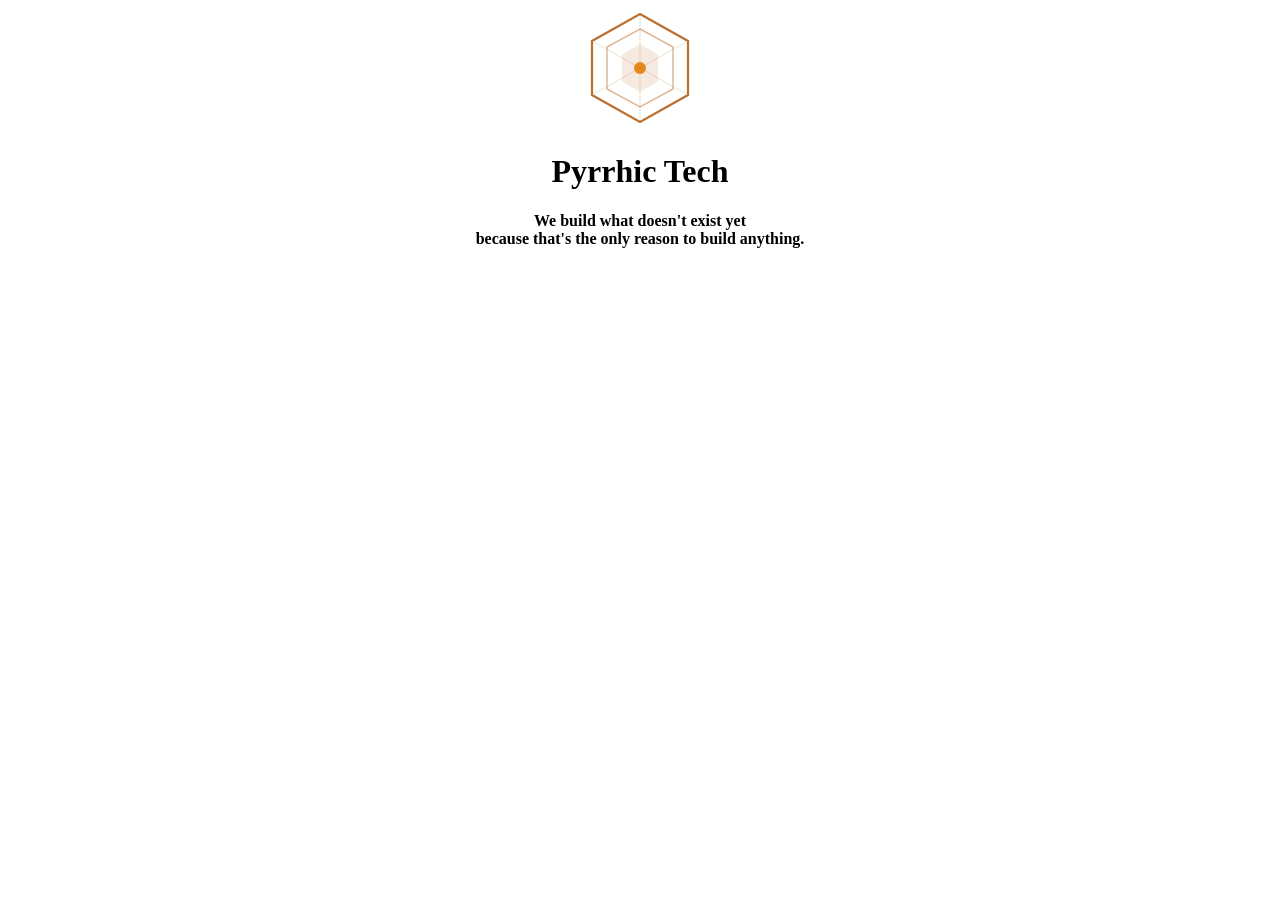
==== index.html @ 421efca8 "First steps of the website." ====
<!DOCTYPE html>
<html>
    <header>
        <center>
             <svg width="120" height="120" viewBox="0 0 80 80" fill="none" xmlns="http://www.w3.org/2000/svg">
        <!-- Geometric crystal form suggesting metal grain/steel structure -->
        <polygon points="40,4 72,22 72,58 40,76 8,58 8,22" fill="none" stroke="#b87333" stroke-width="1.5"/>
        <polygon points="40,14 62,26 62,54 40,66 18,54 18,26" fill="none" stroke="#b87333" stroke-width="1" opacity="0.5"/>
        <!-- Inner spark -->
        <polygon points="40,24 52,31 52,49 40,56 28,49 28,31" fill="#b87333" opacity="0.15"/>
        <!-- Center ember dot -->
        <circle cx="40" cy="40" r="4" fill="#e8891a" class="ember-dot"/>
        <!-- Grain lines suggesting forged structure -->
        <line x1="40" y1="4" x2="40" y2="76" stroke="#b87333" stroke-width="0.5" opacity="0.3"/>
        <line x1="8" y1="22" x2="72" y2="58" stroke="#b87333" stroke-width="0.5" opacity="0.3"/>
        <line x1="72" y1="22" x2="8" y2="58" stroke="#b87333" stroke-width="0.5" opacity="0.3"/>
      </svg>
            <h1 class="title">Pyrrhic Tech</h1>
            <p class=""bio"><b>We build what doesn't exist yet<br>because that's the only reason to build anything.<b></p>
        <center>
    </head>
    <body>
    </body>
</html>
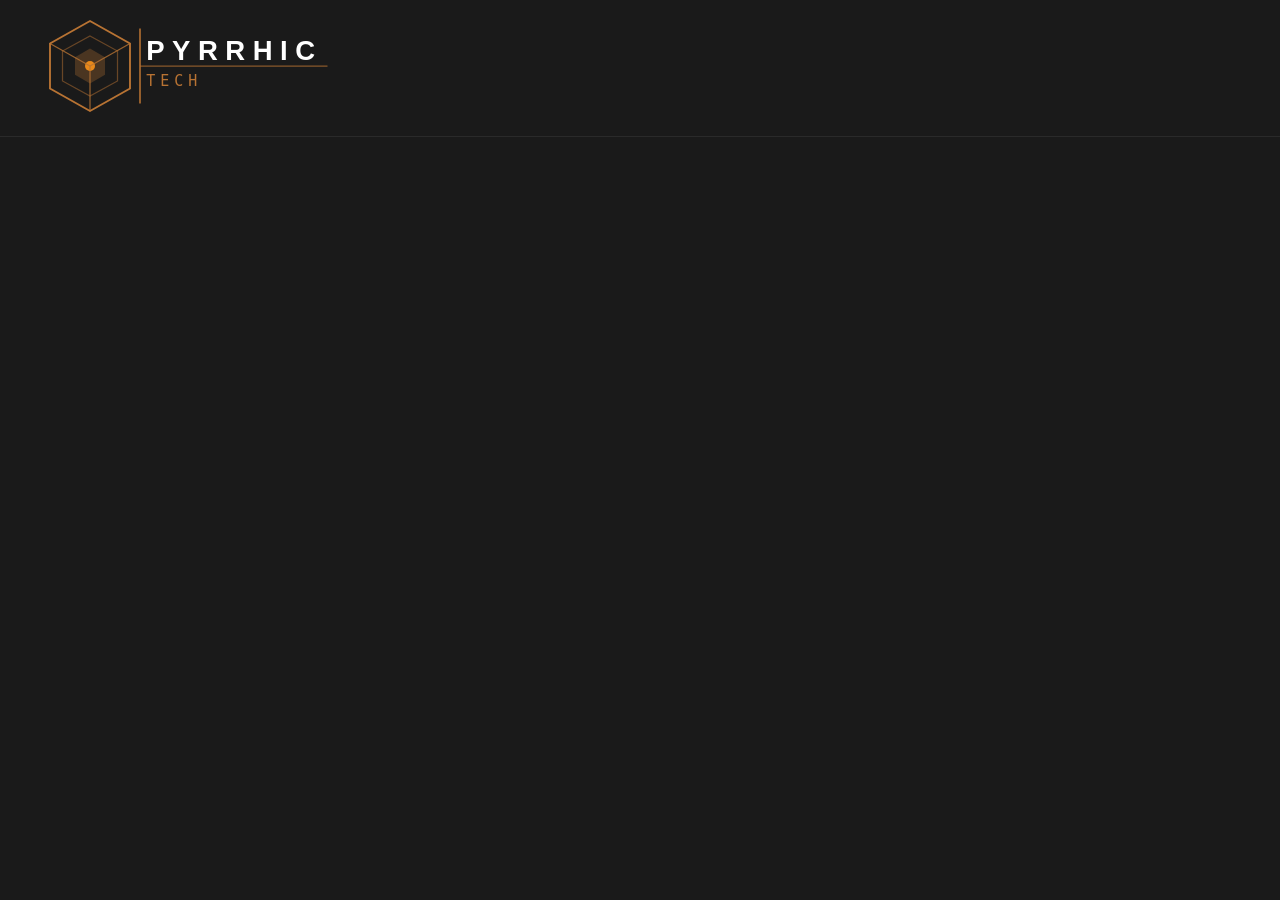
==== commit 862d65f8: "trajectory adjusted. structure started. second commit." ====
--- a/index.html
+++ b/index.html
@@ -1,24 +1,14 @@
 <!DOCTYPE html>
-<html>
+<html lang="en">
+<head>
+    <meta charset="UTF-8">
+    <meta name="viewport" content="width=device-width, initial-scale=1.0">
+    <title>Pyrrhic Tech</title>
+    <link rel="stylesheet" href="style.css">
+</head>
+<body>
     <header>
-        <center>
-             <svg width="120" height="120" viewBox="0 0 80 80" fill="none" xmlns="http://www.w3.org/2000/svg">
-        <!-- Geometric crystal form suggesting metal grain/steel structure -->
-        <polygon points="40,4 72,22 72,58 40,76 8,58 8,22" fill="none" stroke="#b87333" stroke-width="1.5"/>
-        <polygon points="40,14 62,26 62,54 40,66 18,54 18,26" fill="none" stroke="#b87333" stroke-width="1" opacity="0.5"/>
-        <!-- Inner spark -->
-        <polygon points="40,24 52,31 52,49 40,56 28,49 28,31" fill="#b87333" opacity="0.15"/>
-        <!-- Center ember dot -->
-        <circle cx="40" cy="40" r="4" fill="#e8891a" class="ember-dot"/>
-        <!-- Grain lines suggesting forged structure -->
-        <line x1="40" y1="4" x2="40" y2="76" stroke="#b87333" stroke-width="0.5" opacity="0.3"/>
-        <line x1="8" y1="22" x2="72" y2="58" stroke="#b87333" stroke-width="0.5" opacity="0.3"/>
-        <line x1="72" y1="22" x2="8" y2="58" stroke="#b87333" stroke-width="0.5" opacity="0.3"/>
-      </svg>
-            <h1 class="title">Pyrrhic Tech</h1>
-            <p class=""bio"><b>We build what doesn't exist yet<br>because that's the only reason to build anything.<b></p>
-        <center>
-    </head>
-    <body>
-    </body>
+        <img src="Logo/pyrrhic_lockup_nobkgd.svg"
+                alt="Pyrrhic Tech"
+                height="100">
 </html>
--- a/style.css
+++ b/style.css
@@ -0,0 +1,11 @@
+* {
+    margin: 0;
+    padding: 0;
+    box-sizing: border-box;
+}
+
+body {
+    background-color: #1a1a1a;
+    padding: 16px 40px;
+    border-bottom: 1px solid #2a2a2a;
+}
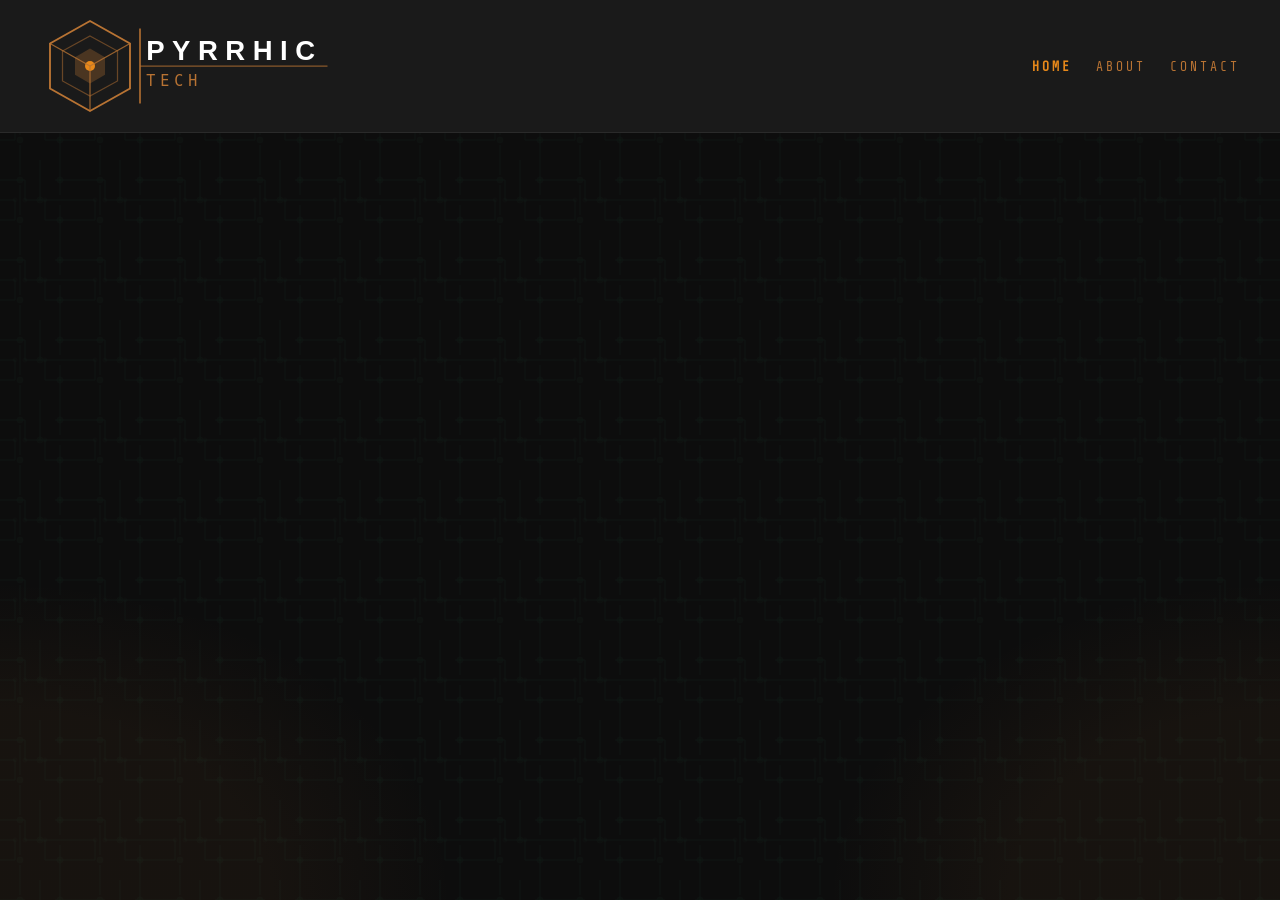
==== commit 9bd8c70f: "commit 3" ====
--- a/index.html
+++ b/index.html
@@ -5,10 +5,17 @@
     <meta name="viewport" content="width=device-width, initial-scale=1.0">
     <title>Pyrrhic Tech</title>
     <link rel="stylesheet" href="style.css">
+    <link href="https://fonts.googleapis.com/css2?family=Bebas+Neue&family=Share+Tech+Mono&family=Rajdhani:wght@300;400;600&display=swap" rel="stylesheet">
 </head>
 <body>
     <header>
         <img src="Logo/pyrrhic_lockup_nobkgd.svg"
                 alt="Pyrrhic Tech"
                 height="100">
+        <nav>
+            <a href="index.html" aria-current="page">Home</a>
+            <a href="about.html">About</a>
+            <a href="contact.html">Contact</a>
+        </nav>
+    </header>
 </html>
--- a/style.css
+++ b/style.css
@@ -1,11 +1,103 @@
-* {
+/* header styles */
+*{
     margin: 0;
     padding: 0;
     box-sizing: border-box;
 }
 
+/* body styles */
 body {
+    background-color: #0d0d0d;
+    background-image: 
+        radial-gradient(ellipse at 0% 100%, rgba(184,115,51,0.06) 15%, transparent 25%),
+        radial-gradient(ellipse at 100% 100%, rgba(184,115,51,0.06) 15%, transparent 25%),
+    url("Logo/pyrrhictech-site-background.svg");
+    background-size:
+        100% 100%,
+        100% 100%,
+        80px 80px;
+    background-repeat:
+        no-repeat,
+        no-repeat,
+        repeat;
+    background-attachment: 
+    fixed;
+    padding: 0;
+    margin: 0;
+    }
+
+/* navigation styles */
+nav a {
+    color: #b87333;
+    text-decoration: none;
+    font-family: 'Share Tech Mono', monospace;
+    letter-spacing: 3px;
+    font-size: 13px;
+    text-transform: uppercase;
+    margin-left: 20px;
+}
+
+nav a:hover {
+    color: #e8891a;
+    text-decoration: underline;
+    
+}
+
+nav a[aria-current="page"] {
+    color: #e8891a;
+    font-weight: bold;
+
+
+}
+
+header {
     background-color: #1a1a1a;
     padding: 16px 40px;
     border-bottom: 1px solid #2a2a2a;
-}+    display: flex;
+    align-items: center;
+    justify-content: space-between;
+    position: fixed;
+    top: 0;
+    left: 0;
+    width: 100%;
+}
+
+.about-hero {
+        text-align: center;
+        padding: 80px 20px 60px;
+}
+
+.about-hero h1 {
+        font-size: 3.8rem;
+        color: white;
+        margin-bottom: 20px;
+}
+
+.about-hero .lead {
+    font-size: 1.5rem;
+    color: #b87333;
+    max-width: 700px;
+    margin: 0 auto;
+    line-height: 1.4;
+}
+
+.about-content {
+    max-width: 1000px;
+    margin: 80px auto;
+    padding: 0px 20px;
+    line-height: 1.75;
+    text-align: center;
+}
+
+.about-content h2 {
+    font-size: 3.2rem;
+    color: white;
+    margin: 60px 0 25px 0;
+}
+
+.about-content p {
+    font-size: 1.5rem;
+    color: #b87333;
+    margin-bottom: 40px;
+}
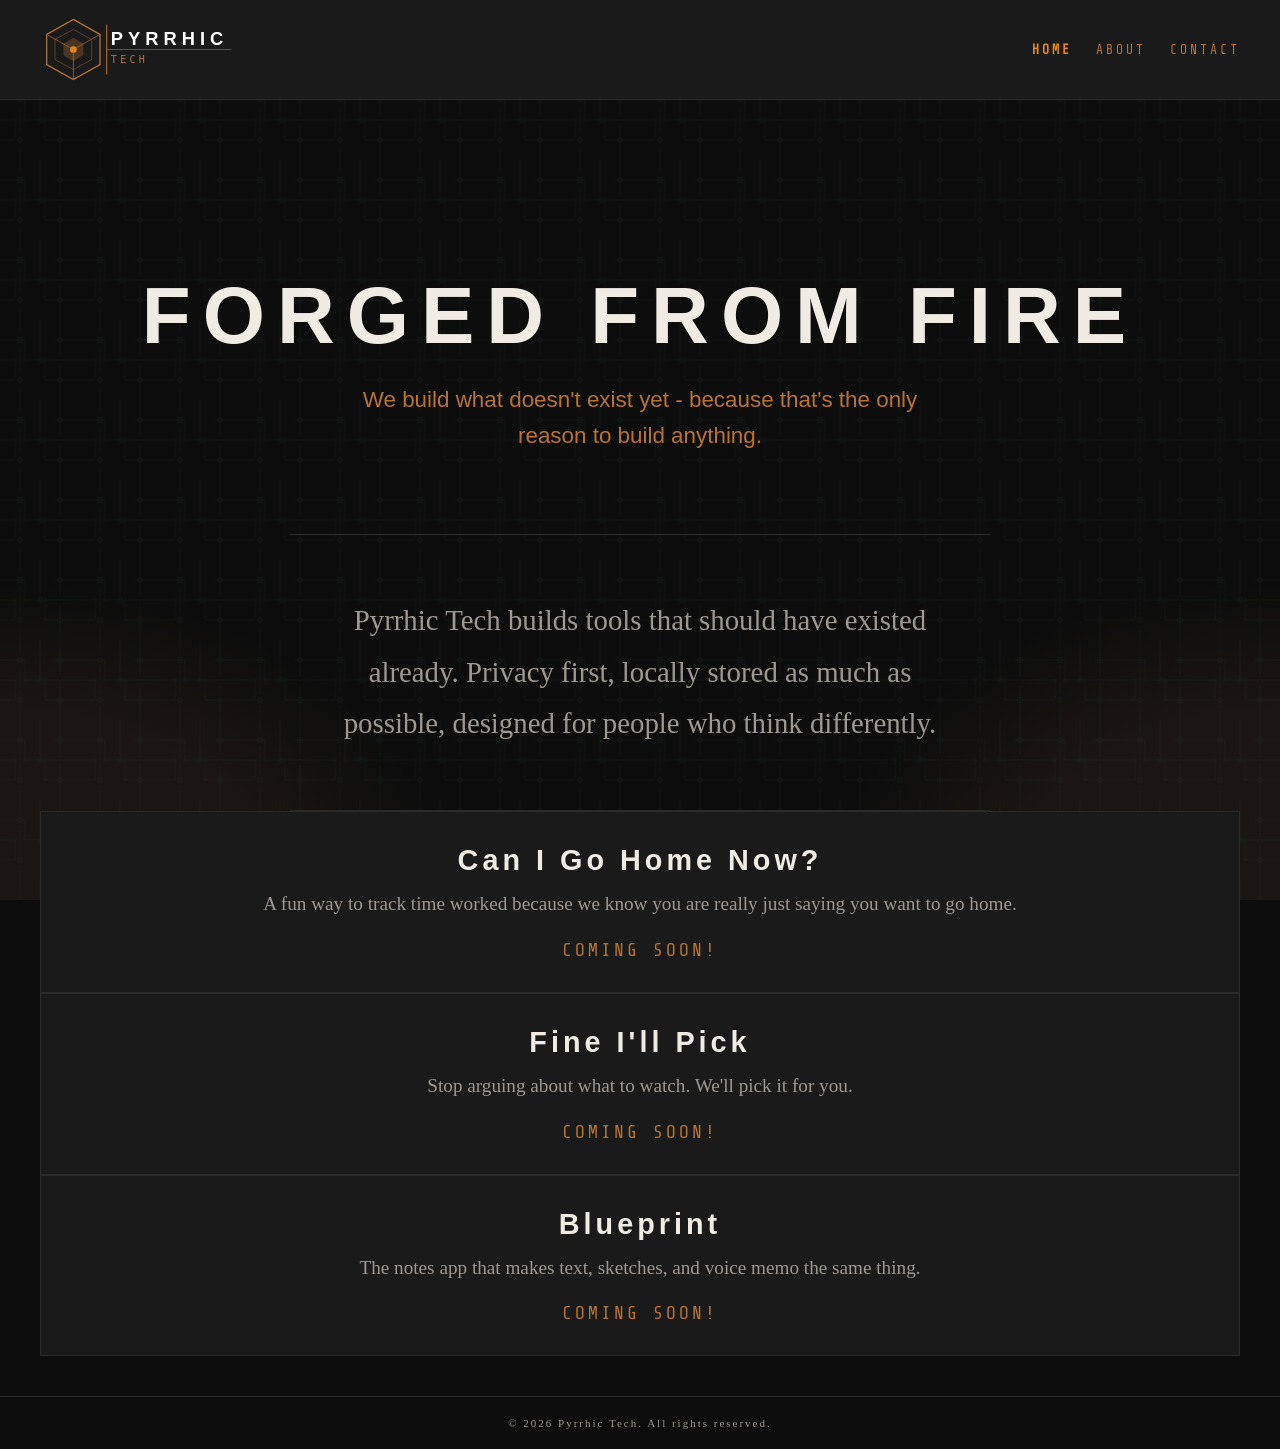
==== commit e9fab37b: "index page added and product cards created commitm4 or 5" ====
--- a/index.html
+++ b/index.html
@@ -18,4 +18,62 @@
             <a href="contact.html">Contact</a>
         </nav>
     </header>
+    <main>
+        <!--Hero Section-->
+        <section class="hero">
+            <h1>
+                FORGED FROM FIRE
+            </h1>
+            <p class="hero-sub">
+                We build what doesn't exist yet - because that's the only reason to build anything.
+            </p>
+        </section>
+        <!--About Section-->
+        <section class="about-brief">
+            <p>
+                Pyrrhic Tech builds tools that should have existed already. Privacy first, locally stored as much as possible, designed for people who think differently.
+            </p>
+        </section>
+        <!--Coming Soon-->
+        <section class="products">
+            <div class="product-card">
+                <h3>
+                    Can I Go Home Now?
+                </h3>
+                <p>
+                    A fun way to track time worked because we know you are really just saying you want to go home.
+                </p>
+                <span class="coming-soon">
+                    Coming Soon!
+                </span>
+            </div>
+            <div class="product-card">
+                <h3>
+                    Fine I'll Pick
+                </h3>
+                <p>
+                    Stop arguing about what to watch. We'll pick it for you.
+                </p>
+                <span class="coming-soon">
+                    Coming Soon!
+                </span>
+            </div>
+            <div class="product-card">
+                <h3>
+                    Blueprint
+                </h3>
+                <p>
+                    The notes app that makes text, sketches, and voice memo the same thing.
+                </p>
+                <span class="coming-soon">
+                    Coming Soon!
+                </span>
+            </div>
+        </section>
+    </main>
+    <footer>
+        <p>© 2026 Pyrrhic Tech. All rights reserved.</p>
+    </footer>
+</body>
+
 </html>
--- a/style.css
+++ b/style.css
@@ -1,3 +1,14 @@
+/* root */
+:root {
+    --black: #0d0d0d;
+    --charcoal: #1a1a1a;
+    --copper: #b87333;
+    --copper-bright: #e8891a;
+    --white: #f0ece4;
+    --white-dim: #9e9890;
+    --border: #2a2a2a;
+}
+
 /* header styles */
 *{
     margin: 0;
@@ -5,26 +16,42 @@
     box-sizing: border-box;
 }
 
+header img {
+    max-width: 200px;
+    height: auto;
+}
+
 /* body styles */
 body {
     background-color: #0d0d0d;
     background-image: 
-        radial-gradient(ellipse at 0% 100%, rgba(184,115,51,0.06) 15%, transparent 25%),
-        radial-gradient(ellipse at 100% 100%, rgba(184,115,51,0.06) 15%, transparent 25%),
+    radial-gradient(ellipse at 0% 100%, rgba(236, 163, 95, 0.06) 15%, transparent 25%),
+    radial-gradient(ellipse at 100% 100%, rgba(236, 163, 95, 0.06) 15%, transparent 25%),
     url("Logo/pyrrhictech-site-background.svg");
     background-size:
-        100% 100%,
-        100% 100%,
-        80px 80px;
+    100% 100%,
+    100% 100%,
+    80px 80px;
     background-repeat:
-        no-repeat,
-        no-repeat,
-        repeat;
+    no-repeat,
+    no-repeat,
+    repeat;
     background-attachment: 
     fixed;
     padding: 0;
     margin: 0;
-    }
+    display: flex;
+    min-height: 100vh;
+    flex-direction: column;
+}
+
+main {
+    padding-top: 150px;
+    padding-left: 40px;
+    padding-right: 40px;
+    padding-bottom: 40px;
+    flex: 1;
+}
 
 /* navigation styles */
 nav a {
@@ -46,8 +73,8 @@
 nav a[aria-current="page"] {
     color: #e8891a;
     font-weight: bold;
-
-
+    
+    
 }
 
 header {
@@ -63,9 +90,21 @@
     width: 100%;
 }
 
+footer {
+    color: #7777;
+    text-align: center;
+    padding: 20px 40px;
+    border-top: 1px solid var(--border);
+    font-size: 11px;
+    color: var(--white-dim);
+    letter-spacing: 2px;   
+}
+
+/* About Page */
+
 .about-hero {
-        text-align: center;
-        padding: 80px 20px 60px;
+    text-align: center;
+    padding: 80px 20px 60px;
 }
 
 .about-hero h1 {
@@ -101,3 +140,167 @@
     color: #b87333;
     margin-bottom: 40px;
 }
+
+/* Contact Page */
+
+.social-btn{
+    background-color: #1a1a1a;
+    border: #2a2a2a;
+    color: #b87333;
+    padding: 14px 28px;
+    font-family: 'Share Tech Mono', monospace;
+    letter-spacing: 3px;
+    font-size: 32px;
+    text-transform: uppercase;
+    cursor: pointer;
+    transition: border-color 0.2s ease, color 0.2s ease;
+    text-decoration: none;
+    display: inline-block;
+    align-items: center;
+    min-width: 280px;
+    text-align: center;
+    box-shadow: 0px 4px 8px rgba(184, 115, 51, 0.2);
+    border-radius: 20px;
+}
+
+.social-btn:hover{
+    border-color: 1px solid #b87333;
+    color: #e8891a;
+    box-shadow: 0 0 18px rgba(184, 115, 51, 0.4);
+    background-color:#2a2a2a;
+    border-radius: 35px;
+
+}
+
+a{
+    text-decoration: none;
+}
+
+.contact-hero h1 {
+    color: white;
+    font-family: 'Share Tech Mono', monospace;
+    letter-spacing: 3px;
+    font-size: 32px;
+    text-align: center;
+    padding-bottom: 20px;
+
+}
+.contact-hero .lead{
+    color: #b87333;
+    font-family: 'Share Tech Mono', monospace;
+    letter-spacing: 1.5px;
+    font-size: 24px;
+    text-align: center;
+}
+
+.contact-links {
+    display: flex;
+    flex-direction: column;
+    align-items: center;
+    gap: 22px;
+    margin-top: 40px;
+    border-radius: 25%;
+}
+
+/* Index Page */
+
+.hero {
+    text-align: center;
+    padding: 120px 40px 80px;
+}
+
+.hero h1 {
+    font-family: 'Bebas Neue', sans-serif;
+    font-size: 5rem;
+    letter-spacing: 12px;
+    color: var(--white);
+    margin-bottom: 20px;
+}
+
+.hero-sub {
+    font-size: 1.4rem;
+    color: var(--copper);
+    max-width: 600px;
+    margin: 0 auto;
+    line-height: 1.6;
+    font-family: 'Rajdhani', sans-serif;
+}
+
+.about-brief {
+    max-width: 700px;
+    margin: 0 auto;
+    padding: 60px 40px;
+    text-align: center;
+    font-size: 1.8rem;
+    color: var(--white-dim);
+    line-height: 1.8;
+    border-top: 1px solid var(--border);
+    border-bottom: 1px solid var(--border);
+}
+
+.prodicts {
+    display: grid;
+    grid-template-columns: repeat(auto-fit, minmax(250px, 1fr));
+    gap: 24px;
+    max-width: 1100px;
+    margin: 60px auto;
+    padding: 0 40px;
+}
+
+.product-card {
+    background: var(--charcoal);
+    border: 1px solid var(--border);
+    padding: 32px;
+    transition: border-color 0.2s ease;
+    text-align: center;
+}
+
+.product-card:hover {
+    border-color: var(--copper);
+}
+
+.product-card h3 {
+    font-family: 'Bebas Neue', sans-serif;
+    font-size: 1.8rem;
+    letter-spacing: 4px;
+    color: var(--white);
+    margin-bottom: 12px;
+}
+
+.product-card p {
+    font-size: 1.2rem;
+    color: var(--white-dim);
+    line-height: 1.6;
+    margin-bottom: 20px;
+}
+
+.coming-soon {
+    font-family: 'Share Tech Mono', monospace;
+    font-size: 18px;
+    letter-spacing: 3px;
+    color: var(--copper);
+    text-transform: uppercase;
+}
+
+/* mobile friendly */
+
+@media (max-width: 768px) {
+    .hero h1 {
+        font-size: 3rem;
+        letter-spacing: 6px;
+    }
+}
+
+@media (max-width: 768px) {
+    header {
+        flex-direction: column;
+        gap: 16px;
+        padding: 16px 20px;
+    }
+}
+
+@media (max-width: 768px) {
+    .hero {
+        padding: 100px 20px 60px;
+    }
+}
